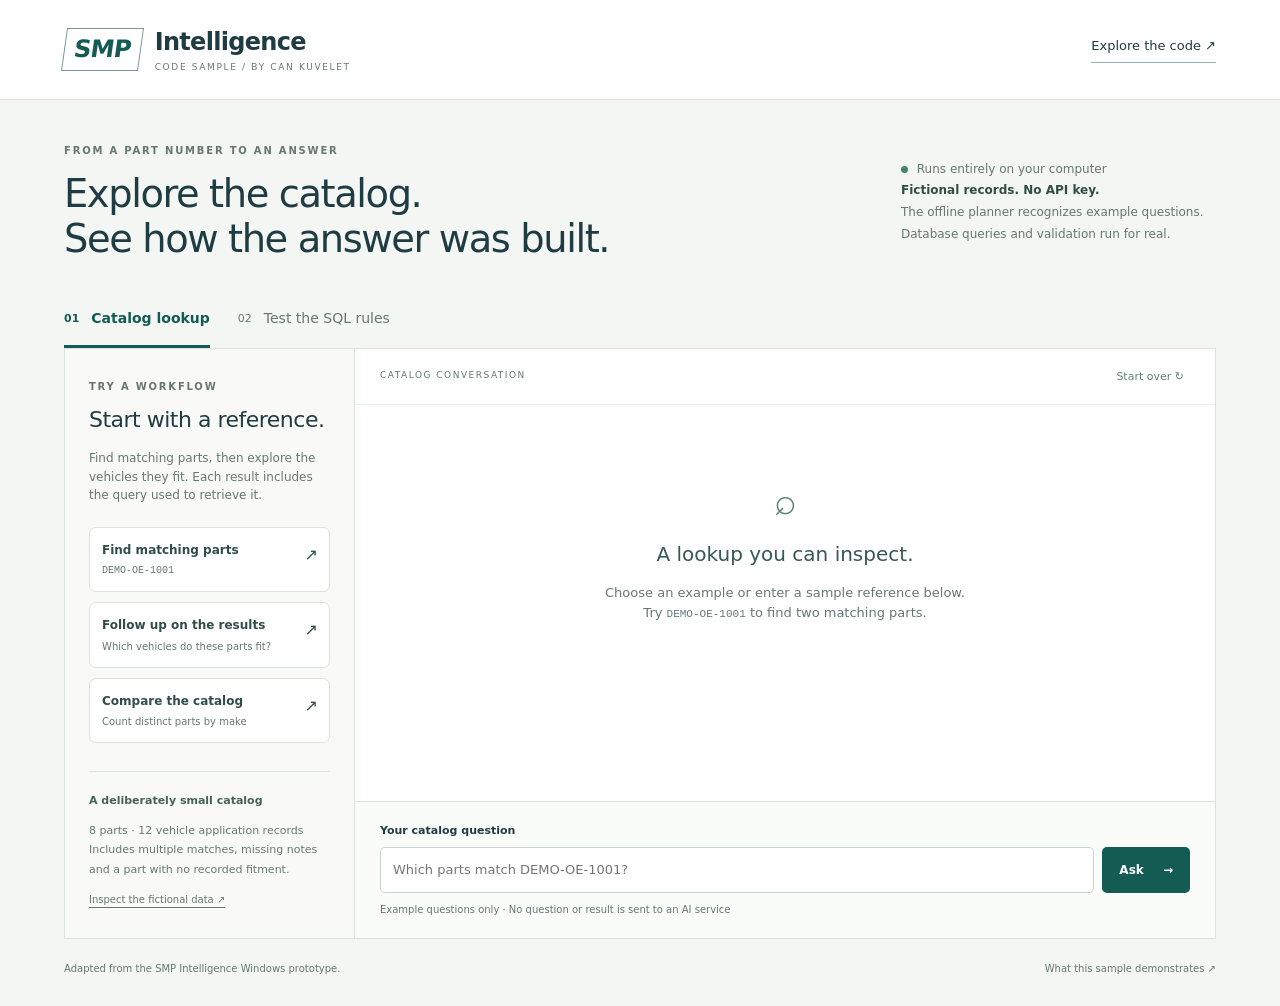
==== sample/Smp.Sample.Web/wwwroot/index.html @ bb8e70aa "Add runnable C# catalog sample with fictional data and 105 tests" ====
<!doctype html>
<html lang="en">
<head>
  <meta charset="utf-8">
  <meta name="viewport" content="width=device-width, initial-scale=1">
  <meta name="description" content="Run catalog lookups and inspect the query validation behind SMP Intelligence using a fictional dataset.">
  <title>SMP Intelligence · Runnable sample</title>
  <link rel="stylesheet" href="styles.css">
  <script src="app.js" defer></script>
</head>
<body>
  <a class="skip" href="#question">Skip to lookup</a>
  <header class="masthead">
    <a class="brand" href="/" aria-label="SMP Intelligence home"><span class="mark">SMP</span><span>Intelligence<small>CODE SAMPLE / BY CAN KUVELET</small></span></a>
    <a class="source" href="https://github.com/Kuvelet/SMP-Intelligence" target="_blank" rel="noreferrer">Explore the code ↗</a>
  </header>
  <main>
    <div class="intro">
      <div><p class="eyebrow">FROM A PART NUMBER TO AN ANSWER</p><h1>Explore the catalog.<br>See how the answer was built.</h1></div>
      <p class="intro-note"><span class="status-dot"></span> Runs entirely on your computer<br><strong>Fictional records. No API key.</strong><br>The offline planner recognizes example questions. Database queries and validation run for real.</p>
    </div>
    <nav class="tabs" aria-label="Sample modes">
      <button id="lookup-tab" class="tab active" type="button" aria-pressed="true">01 <span>Catalog lookup</span></button>
      <button id="sql-tab" class="tab" type="button" aria-pressed="false">02 <span>Test the SQL rules</span></button>
    </nav>
    <section id="lookup-panel" class="workspace" aria-labelledby="lookup-heading">
      <aside class="guide">
        <p class="eyebrow">TRY A WORKFLOW</p>
        <h2 id="lookup-heading">Start with a reference.</h2>
        <p>Find matching parts, then explore the vehicles they fit. Each result includes the query used to retrieve it.</p>
        <button class="example" data-question="Which parts match DEMO-OE-1001?" type="button"><span>Find matching parts</span><code>DEMO-OE-1001</code><b>↗</b></button>
        <button class="example" data-question="Which vehicles do these parts fit?" type="button"><span>Follow up on the results</span><small>Which vehicles do these parts fit?</small><b>↗</b></button>
        <button class="example" data-question="Count distinct parts by make" type="button"><span>Compare the catalog</span><small>Count distinct parts by make</small><b>↗</b></button>
        <div class="dataset-note"><strong>A deliberately small catalog</strong><p>8 parts · 12 vehicle application records<br>Includes multiple matches, missing notes and a part with no recorded fitment.</p><a href="https://github.com/Kuvelet/SMP-Intelligence/blob/main/sample/Smp.Sample.Core/Data/catalog.json" target="_blank" rel="noreferrer">Inspect the fictional data ↗</a></div>
      </aside>
      <div class="work-area">
        <div class="section-top"><span>CATALOG CONVERSATION</span><button id="reset" class="text-button" type="button">Start over ↻</button></div>
        <div id="conversation" class="conversation" aria-live="polite" aria-relevant="additions">
          <div id="welcome" class="welcome"><span class="welcome-icon">⌕</span><h3>A lookup you can inspect.</h3><p>Choose an example or enter a sample reference below. Try <code>DEMO-OE-1001</code> to find two matching parts.</p></div>
        </div>
        <form id="lookup-form" class="composer"><label for="question">Your catalog question</label><div><input id="question" name="question" maxlength="500" required autocomplete="off" placeholder="Which parts match DEMO-OE-1001?"><button id="ask" class="primary" type="submit">Ask <span>→</span></button></div><small>Example questions only · No question or result is sent to an AI service</small></form>
      </div>
    </section>
    <section id="sql-panel" class="workspace" aria-labelledby="sql-heading" hidden>
      <aside class="guide">
        <p class="eyebrow">INSPECT THE BOUNDARY</p><h2 id="sql-heading">Try a query.<br>See what happens.</h2>
        <p>Queries pass through the extracted T-SQL validator and the sample's SQLite compatibility checks before execution.</p>
        <button class="example sql-example" data-sql="SELECT [Part Number], Note FROM dbo.Interchange ORDER BY [Part Number]" type="button"><span>Read catalog records</span><small>A supported SELECT</small><b>↗</b></button>
        <button class="example sql-example" data-sql="DELETE FROM dbo.Interchange" type="button"><span>Try changing records</span><small>A blocked DELETE</small><b>↗</b></button>
        <button class="example sql-example" data-sql="SELECT * FROM sys.tables" type="button"><span>Try another table</span><small>A blocked system-table lookup</small><b>↗</b></button>
        <div class="dataset-note"><strong>Two approved tables</strong><p><code>Interchange</code><br>Part Number · Interchange Name · Price · Note</p><p><code>ApplicationViO</code><br>Part · Make · Model · Year · VIO</p><p>VIO is an invented vehicle-count value. It is not a unique fleet total.</p></div>
      </aside>
      <div class="work-area sql-area">
        <form id="sql-form"><label for="sql-input">SQL to validate and run</label><textarea id="sql-input" name="sql" maxlength="16000" rows="7" spellcheck="false" required>SELECT [Part Number], Note
FROM dbo.Interchange
ORDER BY [Part Number]</textarea><div class="sql-actions"><small>Read-only · Up to 100 displayed rows</small><button id="run-sql" class="primary" type="submit">Validate &amp; run →</button></div></form>
        <div id="sql-result" aria-live="polite"><p class="empty-sql">Use an example or write a SELECT over the sample tables. The SQL Server validator accepts more syntax than this compact SQLite demo can execute.</p></div>
      </div>
    </section>
    <footer><span>Adapted from the SMP Intelligence Windows prototype.</span><a href="https://github.com/Kuvelet/SMP-Intelligence/blob/main/docs/sample-design.md" target="_blank" rel="noreferrer">What this sample demonstrates ↗</a></footer>
  </main>
</body>
</html>
---- sample/Smp.Sample.Web/wwwroot/styles.css ----
:root {
  font-family:Segoe UI,system-ui,sans-serif;
  color:#203c43;
  background:#f4f6f3;
  font-synthesis:none;
  line-height:1.55;
  --green:#145b54;
  --border:#dce3dd;
  --muted:#667773;
}
* {
  box-sizing:border-box;
}
body {
  margin:0;
}
button,input,textarea {
  font:inherit;
}
button,a,input,textarea {
  outline-offset:4px;
}
button {
  cursor:pointer;
}
a {
  color:inherit;
  text-underline-offset:4px;
}
button:disabled {
  cursor:wait;
  opacity:.65;
}
[hidden] {
  display:none!important;
}
.skip {
  position:absolute;
  top:-100px;
}
.skip:focus {
  top:8px;
  background:white;
  z-index:10;
  padding:10px;
}
.masthead {
  height:100px;
  border-bottom:1px solid var(--border);
  padding:0 5%;
  display:flex;
  align-items:center;
  justify-content:space-between;
  background:#fff;
}
.brand {
  display:flex;
  align-items:center;
  gap:14px;
  text-decoration:none;
  font-size:24px;
  font-weight:650;
  letter-spacing:-.7px;
}
.mark {
  border:1px solid #7b9996;
  padding:2px 9px;
  transform:skew(-8deg);
  color:var(--green);
  font-size:24px;
}
.brand small {
  display:block;
  font-size:9px;
  letter-spacing:1.65px;
  color:var(--muted);
  font-weight:500;
}
.source {
  font-size:13px;
  text-decoration:none;
  border-bottom:1px solid #97b5a9;
  padding-bottom:5px;
}
main {
  max-width:1500px;
  padding:0 5%;
  margin:auto;
}
.intro {
  display:flex;
  align-items:center;
  justify-content:space-between;
  gap:40px;
  padding:43px 0 32px;
}
.eyebrow {
  font-size:10px;
  letter-spacing:1.8px;
  font-weight:600;
  color:var(--muted);
  margin:0 0 12px;
}
h1 {
  font-size:clamp(28px,3vw,43px);
  font-weight:500;
  line-height:1.18;
  letter-spacing:-1.4px;
  margin:0;
}
.intro-note {
  font-size:12px;
  line-height:1.8;
  max-width:315px;
  color:var(--muted);
  margin:0;
}
.intro-note strong {
  font-weight:600;
  color:#314d46;
}
.status-dot {
  display:inline-block;
  width:7px;
  height:7px;
  border-radius:50%;
  background:#438869;
  margin-right:5px;
}
.tabs {
  display:flex;
  gap:28px;
  border-bottom:1px solid var(--border);
}
.tab {
  padding:15px 0;
  background:none;
  border:0;
  border-bottom:3px solid transparent;
  color:var(--muted);
  font-size:11px;
  display:flex;
  align-items:center;
  gap:12px;
}
.tab span {
  font-size:14px;
}
.tab.active {
  border-color:var(--green);
  color:var(--green);
  font-weight:600;
}
.workspace {
  display:grid;
  grid-template-columns:290px minmax(0,1fr);
  border:1px solid var(--border);
  border-top:0;
  background:white;
  min-height:590px;
}
.guide {
  padding:30px 24px;
  background:#f9faf7;
  border-right:1px solid var(--border);
}
h2 {
  font-size:22px;
  line-height:1.3;
  letter-spacing:-.5px;
  font-weight:500;
  margin:0 0 14px;
}
.guide>p:not(.eyebrow) {
  font-size:12px;
  color:var(--muted);
  margin:0 0 22px;
}
.example {
  display:block;
  position:relative;
  text-align:left;
  width:100%;
  border:1px solid var(--border);
  background:white;
  border-radius:7px;
  padding:13px 27px 13px 12px;
  margin-bottom:10px;
  color:#314d46;
}
.example:hover {
  border-color:#7da697;
  background:#f1f7f1;
}
.example span {
  display:block;
  font-size:12px;
  font-weight:600;
}
.example small,.example code {
  font-size:10px;
  line-height:1.5;
  display:block;
  margin-top:4px;
  color:var(--muted);
}
.example b {
  position:absolute;
  right:11px;
  top:15px;
  font-weight:400;
}
.dataset-note {
  border-top:1px solid var(--border);
  padding-top:20px;
  margin-top:28px;
  font-size:11px;
  color:var(--muted);
}
.dataset-note strong {
  color:#45625a;
  font-weight:600;
}
.dataset-note p {
  line-height:1.8;
}
.dataset-note a {
  font-size:10px;
}
.work-area {
  min-width:0;
  display:flex;
  flex-direction:column;
}
.section-top {
  padding:18px 25px;
  border-bottom:1px solid #ecf0ec;
  display:flex;
  align-items:center;
  justify-content:space-between;
  gap:15px;
}
.section-top>span {
  font-size:9px;
  color:var(--muted);
  letter-spacing:1.5px;
}
.text-button {
  background:none;
  border:0;
  color:#627e75;
  font-size:11px;
}
.conversation {
  flex:1;
  padding:25px;
  max-height:610px;
  min-height:330px;
  overflow:auto;
}
.welcome {
  text-align:center;
  max-width:380px;
  margin:42px auto;
  color:var(--muted);
}
.welcome-icon {
  font-size:38px;
  font-weight:300;
  color:#608579;
}
.welcome h3 {
  font-size:20px;
  font-weight:500;
  color:#365951;
  margin:8px 0;
}
.welcome p {
  font-size:13px;
}
.welcome code {
  font-size:11px;
}
.composer {
  padding:20px 25px;
  border-top:1px solid var(--border);
  background:#fafcf9;
}
.composer label,#sql-form label {
  display:block;
  font-size:11px;
  font-weight:600;
  margin-bottom:8px;
}
.composer>div {
  display:flex;
  gap:8px;
}
.composer input {
  min-width:0;
  flex:1;
  border:1px solid #c9d6cd;
  border-radius:5px;
  padding:12px;
  font-size:13px;
  background:white;
  color:#203c43;
}
.primary {
  border:0;
  background:var(--green);
  color:white;
  border-radius:5px;
  padding:11px 17px;
  font-size:12px;
  font-weight:600;
  white-space:nowrap;
}
.primary:hover {
  background:#0c453e;
}
.primary span {
  margin-left:15px;
}
.composer small {
  font-size:10px;
  color:var(--muted);
  display:block;
  margin-top:9px;
}
.turn {
  margin-bottom:25px;
}
.question-text {
  text-align:right;
  font-size:13px;
  margin:0 0 16px;
  padding:10px 14px;
  background:#e8f1ed;
  border-radius:9px 9px 0 9px;
  max-width:85%;
  margin-left:auto;
  width:fit-content;
}
.answer {
  font-size:13px;
  color:#39564c;
}
.answer p {
  margin:0 0 15px;
}
.result-label {
  font-size:10px;
  font-weight:600;
  text-transform:uppercase;
  letter-spacing:1px;
  margin:13px 0 7px;
}
.table-wrap {
  overflow:auto;
  border:1px solid var(--border);
  border-radius:5px;
  max-width:100%;
  background:white;
}
table {
  border-collapse:collapse;
  width:100%;
  font-size:11px;
  white-space:nowrap;
}
th,td {
  text-align:left;
  padding:10px 12px;
  border-bottom:1px solid #edf0ed;
}
th {
  background:#f1f5f0;
  font-weight:600;
  color:#557269;
}
tbody tr:last-child td {
  border-bottom:0;
}
tbody tr:hover {
  background:#f8faf8;
}
.row-count {
  font-size:10px;
  color:var(--muted);
  margin:6px 0!important;
}
.sql-details {
  margin:12px 0 0;
  border:1px solid var(--border);
  border-radius:5px;
  padding:10px 12px;
  font-size:11px;
}
.sql-details summary {
  cursor:pointer;
  color:var(--green);
  font-weight:600;
}
pre {
  white-space:pre-wrap;
  overflow-wrap:anywhere;
  font-size:11px;
  line-height:1.7;
  margin-bottom:2px;
}
code,pre,textarea {
  font-family:Consolas,monospace;
}
.error-card,.success-card {
  border:1px solid #dbcbbd;
  background:#fdf8f2;
  padding:17px;
  border-radius:6px;
  font-size:13px;
}
.error-card strong,.success-card strong {
  display:block;
  margin-bottom:5px;
}
.error-card small {
  display:block;
  margin-top:7px;
  color:#756458;
}
.success-card {
  background:#edf5ef;
  border-color:#c5dbcb;
  margin-bottom:17px;
}
.sql-area {
  padding:27px;
}
.sql-area textarea {
  display:block;
  width:100%;
  resize:vertical;
  background:#f7f9f6;
  border:1px solid #cdd8d0;
  border-radius:6px;
  padding:17px;
  color:#254b40;
  font-size:13px;
  line-height:1.8;
}
.sql-actions {
  display:flex;
  justify-content:space-between;
  align-items:center;
  gap:10px;
  margin:12px 0 25px;
}
.sql-actions small,.empty-sql {
  font-size:11px;
  color:var(--muted);
}
.empty-sql {
  border-top:1px solid var(--border);
  padding-top:20px;
  line-height:1.9;
}
.error-text {
  color:#8f352f;
  font-size:12px;
}
footer {
  display:flex;
  gap:20px;
  justify-content:space-between;
  font-size:10px;
  color:var(--muted);
  padding:22px 0 30px;
}
footer a {
  text-decoration:none;
}
@media(max-width:900px) {
  .workspace {
    grid-template-columns:230px minmax(0,1fr);
  }
  .guide {
    padding:25px 18px;
  }
  .intro-note {
    max-width:240px;
  }
  .conversation,.section-top {
    padding:18px;
  }
  .composer {
    padding:18px;
  }
  .primary span {
    margin-left:6px;
  }
}
@media(max-width:650px) {
  .masthead {
    height:80px;
    padding:0 6%;
  }
  .brand {
    font-size:19px;
    gap:9px;
  }
  .mark {
    font-size:19px;
  }
  .brand small {
    font-size:7px;
    letter-spacing:1px;
  }
  .source {
    font-size:10px;
  }
  main {
    padding:0 5%;
  }
  .intro {
    display:block;
    padding:28px 0 23px;
  }
  h1 {
    font-size:30px;
  }
  .intro-note {
    max-width:none;
    margin-top:17px;
    font-size:11px;
  }
  .intro-note br:first-of-type {
    display:none;
  }
  .tabs {
    gap:21px;
  }
  .tab {
    gap:7px;
  }
  .tab span {
    font-size:12px;
  }
  .workspace {
    grid-template-columns:1fr;
    min-height:0;
  }
  .guide {
    border-right:0;
    border-bottom:1px solid var(--border);
    padding:20px;
  }
  .guide h2 {
    font-size:19px;
  }
  .guide>p:not(.eyebrow) {
    margin-bottom:14px;
  }
  .guide .example {
    margin-bottom:6px;
    padding:10px 28px 10px 12px;
  }
  .guide .dataset-note {
    margin-top:17px;
    padding-top:14px;
  }
  .conversation {
    max-height:550px;
    min-height:260px;
    padding:18px 14px;
  }
  .welcome {
    margin:25px auto;
  }
  .composer {
    padding:17px 14px;
  }
  .composer input {
    font-size:12px;
    padding:10px;
  }
  .primary {
    padding:11px 12px;
  }
  .composer small {
    font-size:9px;
  }
  .sql-area {
    padding:20px 14px;
  }
  .sql-actions {
    align-items:flex-start;
  }
  .sql-actions small {
    max-width:120px;
  }
  .question-text {
    max-width:95%;
  }
  footer {
    flex-direction:column;
    gap:6px;
  }
  .result-label {
    font-size:9px;
  }
}
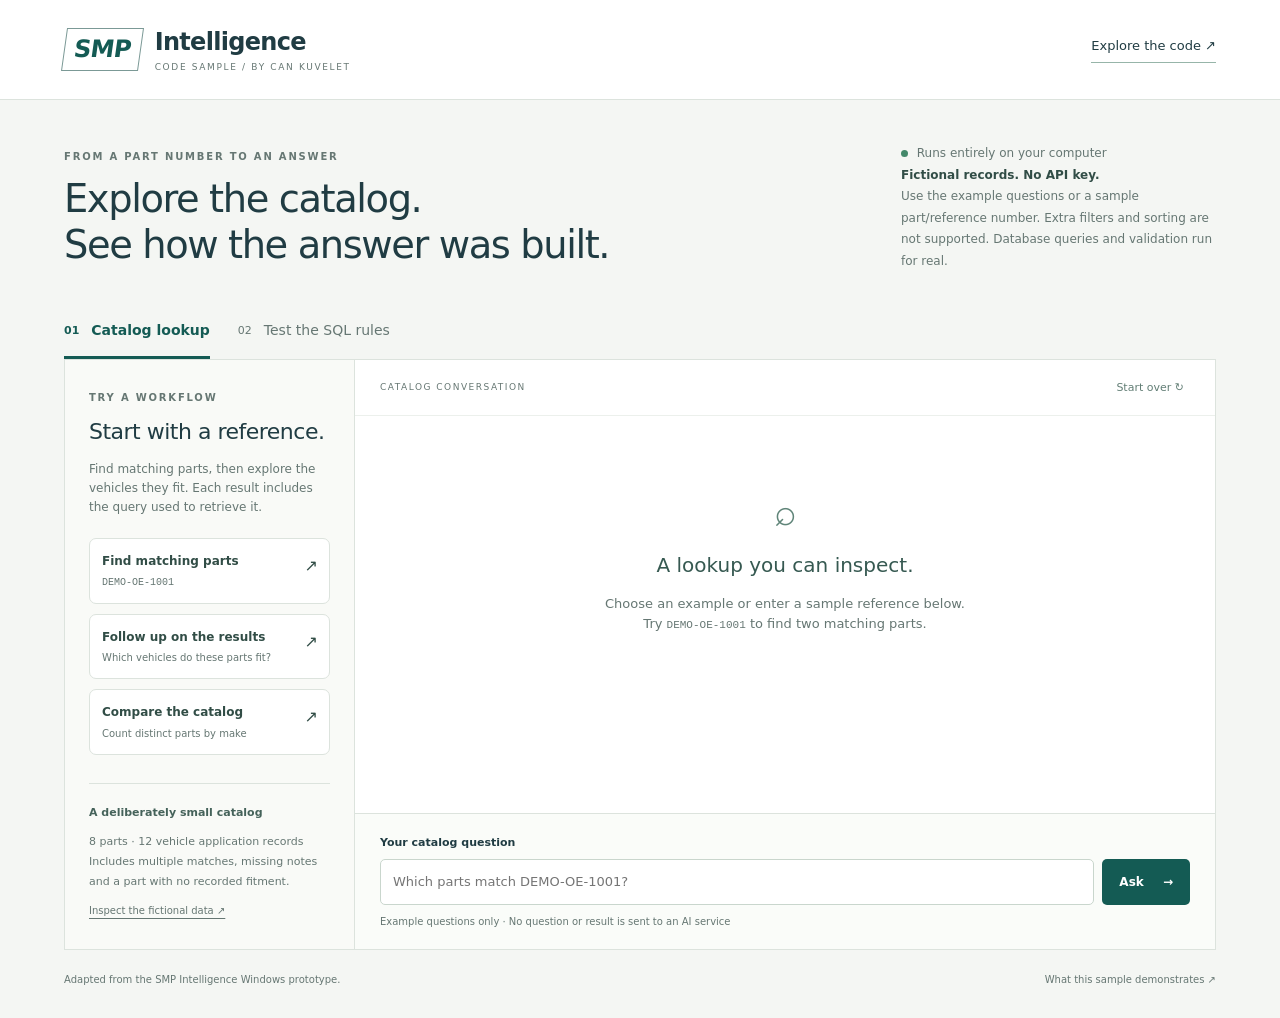
==== commit 9d390903: "Reject unsupported conditions in offline sample questions Match complete supported question forms be" ====
--- a/sample/Smp.Sample.Web/wwwroot/index.html
+++ b/sample/Smp.Sample.Web/wwwroot/index.html
@@ -17,7 +17,7 @@
   <main>
     <div class="intro">
       <div><p class="eyebrow">FROM A PART NUMBER TO AN ANSWER</p><h1>Explore the catalog.<br>See how the answer was built.</h1></div>
-      <p class="intro-note"><span class="status-dot"></span> Runs entirely on your computer<br><strong>Fictional records. No API key.</strong><br>The offline planner recognizes example questions. Database queries and validation run for real.</p>
+      <p class="intro-note"><span class="status-dot"></span> Runs entirely on your computer<br><strong>Fictional records. No API key.</strong><br>Use the example questions or a sample part/reference number. Extra filters and sorting are not supported. Database queries and validation run for real.</p>
     </div>
     <nav class="tabs" aria-label="Sample modes">
       <button id="lookup-tab" class="tab active" type="button" aria-pressed="true">01 <span>Catalog lookup</span></button>
